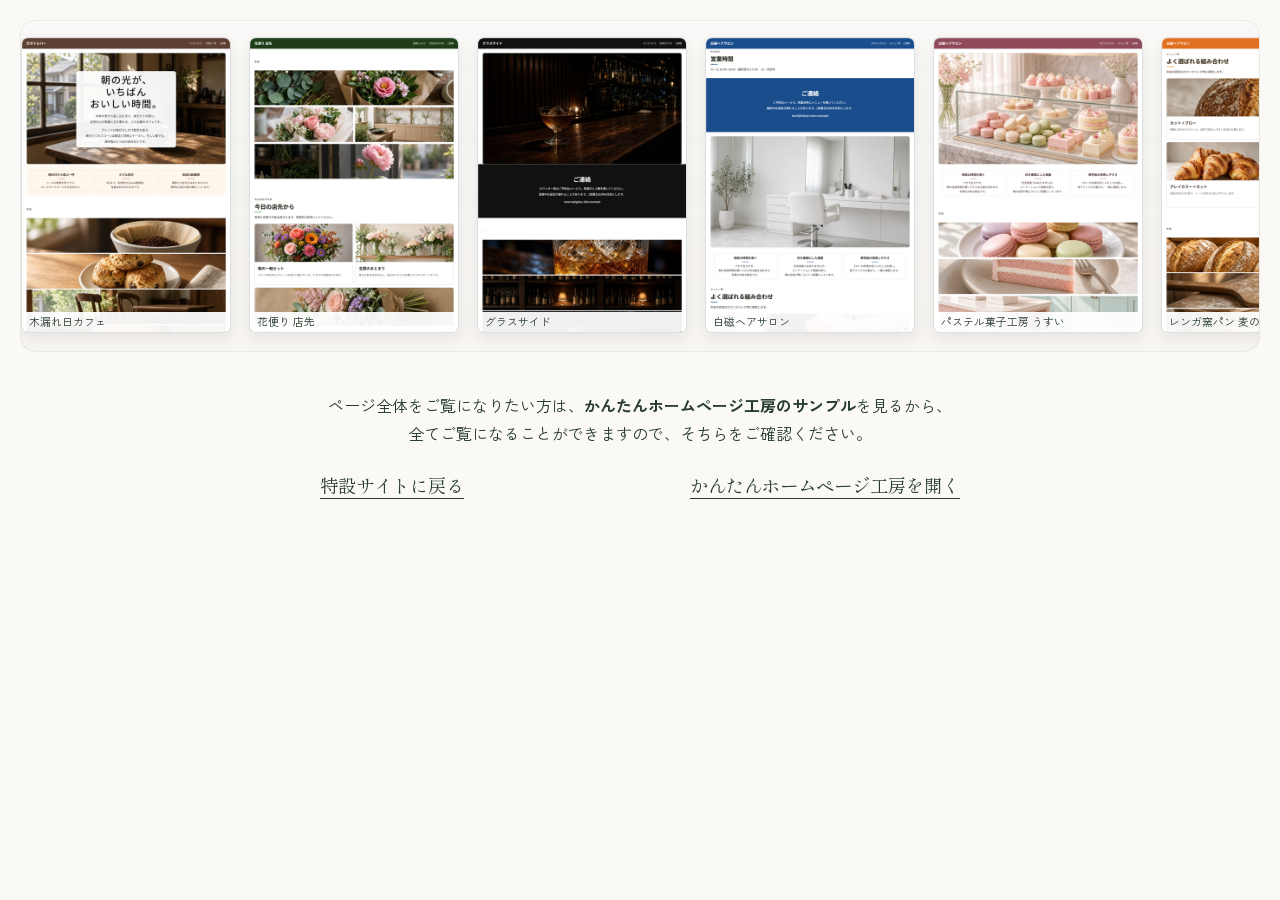
==== samples/index.html @ 7990e85f "サンプルを見るから、流れている見本のページを開く。 Co-authored-by: Cursor <cursoragent@cursor.com>" ====
<!DOCTYPE html>
<html lang="ja">
<head>
  <meta charset="UTF-8">
  <meta name="viewport" content="width=device-width, initial-scale=1">
  <title>サンプルを見る｜かんたんホームページ工房</title>
  <link rel="preconnect" href="https://fonts.googleapis.com">
  <link rel="preconnect" href="https://fonts.gstatic.com" crossorigin>
  <link href="https://fonts.googleapis.com/css2?family=Shippori+Mincho:wght@500;700&family=Zen+Kaku+Gothic+New:wght@400;500;700&display=swap" rel="stylesheet">
  <style>
    :root {
      --page-bg: #faf9f5;
      --ink: #273b31;
      --muted: #516875;
      --accent: #b94e18;
      --tile-w: 210px;
      --tile-h: 296px;
      --gap: 18px;
      --font-display: "Shippori Mincho", "Hiragino Mincho ProN", serif;
      --font-body: "Zen Kaku Gothic New", "Hiragino Sans", sans-serif;
    }
    * { box-sizing: border-box; }
    body {
      margin: 0;
      background: var(--page-bg);
      color: var(--ink);
      font-family: var(--font-body);
      line-height: 1.75;
    }
    .lane-wrap {
      margin: 1.25rem 1.25rem 0;
      border-radius: 1rem;
      background:
        linear-gradient(180deg, rgba(255, 255, 255, 0.55), rgba(248, 246, 242, 0.9)),
        #f3f1ec;
      border: 1px solid rgba(20, 28, 36, 0.07);
      overflow: hidden;
      box-shadow: inset 0 1px 0 rgba(255, 255, 255, 0.8);
    }
    .lane {
      overflow: hidden;
      padding: 1rem 0 1.15rem;
    }
    .track {
      display: flex;
      width: max-content;
      animation: flow 110s linear infinite;
    }
    .set {
      display: flex;
      gap: var(--gap);
      padding-right: var(--gap);
    }
    .tile {
      flex: 0 0 auto;
      width: var(--tile-w);
      height: var(--tile-h);
      border-radius: 0.45rem;
      background: #fff;
      border: 1px solid rgba(20, 28, 36, 0.14);
      box-shadow: 0 6px 16px rgba(20, 28, 36, 0.08);
      overflow: hidden;
      position: relative;
    }
    .tile img {
      display: block;
      width: 100%;
      height: auto;
      pointer-events: none;
    }
    .tile span {
      position: absolute;
      left: 0;
      right: 0;
      bottom: 0;
      margin: 0;
      padding: 0.2rem 0.45rem;
      font-size: 0.68rem;
      line-height: 1.25;
      background: rgba(255, 255, 255, 0.94);
      white-space: nowrap;
      overflow: hidden;
      text-overflow: ellipsis;
    }
    .below {
      width: min(40rem, calc(100% - 2.5rem));
      margin: 2.4rem auto 3rem;
      text-align: center;
    }
    .below p {
      margin: 0 0 1.4rem;
      font-size: 1rem;
    }
    .below strong { font-weight: 700; }
    .actions {
      display: flex;
      flex-wrap: wrap;
      align-items: baseline;
      gap: 0.75rem 1.25rem;
    }
    .actions a:last-child { margin-left: auto; }
    .below a {
      color: var(--ink);
      font-family: var(--font-display);
      font-size: 1.15rem;
      text-underline-offset: 0.28em;
    }
    @keyframes flow {
      from { transform: translateX(0); }
      to { transform: translateX(-50%); }
    }
    @media (prefers-reduced-motion: reduce) {
      .track { animation: none; }
    }
    @media (max-width: 720px) {
      :root { --tile-w: 160px; --tile-h: 226px; }
      .lane-wrap { margin-inline: 0.7rem; }
    }
  </style>
</head>
<body>
  <div class="lane-wrap">
    <div class="lane" aria-label="流れているサンプル">
      <div class="track" id="track"></div>
    </div>
  </div>
  <div class="below">
    <p>ページ全体をご覧になりたい方は、<strong>かんたんホームページ工房のサンプル</strong>を見るから、<br>全てご覧になることができますので、そちらをご確認ください。</p>
    <div class="actions">
      <a href="../index.html#works">特設サイトに戻る</a>
      <a href="https://butti0108-spec.github.io/portfolio/sample-1man/index.html">かんたんホームページ工房を開く</a>
    </div>
  </div>
  <script>
    var samples = [
      ["01-cafe-warm-a", "木漏れ日カフェ"],
      ["02-cafe-split-b", "花便り 店先"],
      ["03-cafe-mix-ink-c", "グラスサイド"],
      ["04-salon-clinic-a", "白磁ヘアサロン"],
      ["05-salon-sakura-b", "パステル菓子工房 うすい"],
      ["06-bakery-brick-a", "レンガ窯パン 麦の窓"],
      ["07-bakery-cafe-c", "丼の湯気 麺場"],
      ["08-bar-ink-b", "客室宿 ひなた畳"],
      ["09-bar-brick-a", "光のヨガスタジオ あさひ"],
      ["10-clinic-green-a", "提灯の居酒屋 赤のれん"],
      ["11-clinic-clinic-b", "ひなたまち診療所"],
      ["12-florist-sakura-a", "おさんぽペットケア みずき"],
      ["13-florist-green-c", "グリーンデスク コワーキング"],
      ["14-ramen-brick-b", "壁のギャラリー 余白"],
      ["15-ramen-ink-a", "朝焼パン ひかり屋"],
      ["16-yoga-green-a", "花綴りサロン"],
      ["17-yoga-sakura-b", "灯ボトルバー"],
      ["18-studio-clinic-c", "余白フォトスタジオ"],
      ["19-studio-ink-a", "暖簾ラーメン 麦火"],
      ["20-pet-cafe-b", "砂糖屋パルフェ"],
      ["21-pet-sakura-a", "窓辺の緑カフェ"],
      ["22-cowork-clinic-b", "木暖簾 いまい"],
      ["23-cowork-green-a", "共席ラボ"],
      ["24-sweets-sakura-c", "青葉クリニック"],
      ["25-sweets-cafe-a", "麦畑ベーカリー"],
      ["26-izakaya-brick-c", "墨白フォト"],
      ["27-izakaya-ink-b", "朝露の宿"],
      ["28-gallery-ink-a", "葉音ヨガスタジオ"],
      ["29-gallery-clinic-c", "束ね花店"],
      ["30-hotel-cafe-b", "額縁ギャラリー灯"]
    ];
    var track = document.getElementById("track");
    function setOf(hidden) {
      var set = document.createElement("div");
      set.className = "set";
      if (hidden) set.setAttribute("aria-hidden", "true");
      samples.forEach(function (row) {
        var tile = document.createElement("div");
        tile.className = "tile";
        var img = document.createElement("img");
        img.src = "previews/" + row[0] + ".png";
        img.alt = hidden ? "" : row[1];
        var label = document.createElement("span");
        label.textContent = row[1];
        tile.appendChild(img);
        tile.appendChild(label);
        set.appendChild(tile);
      });
      return set;
    }
    track.appendChild(setOf(false));
    track.appendChild(setOf(true));
  </script>
</body>
</html>
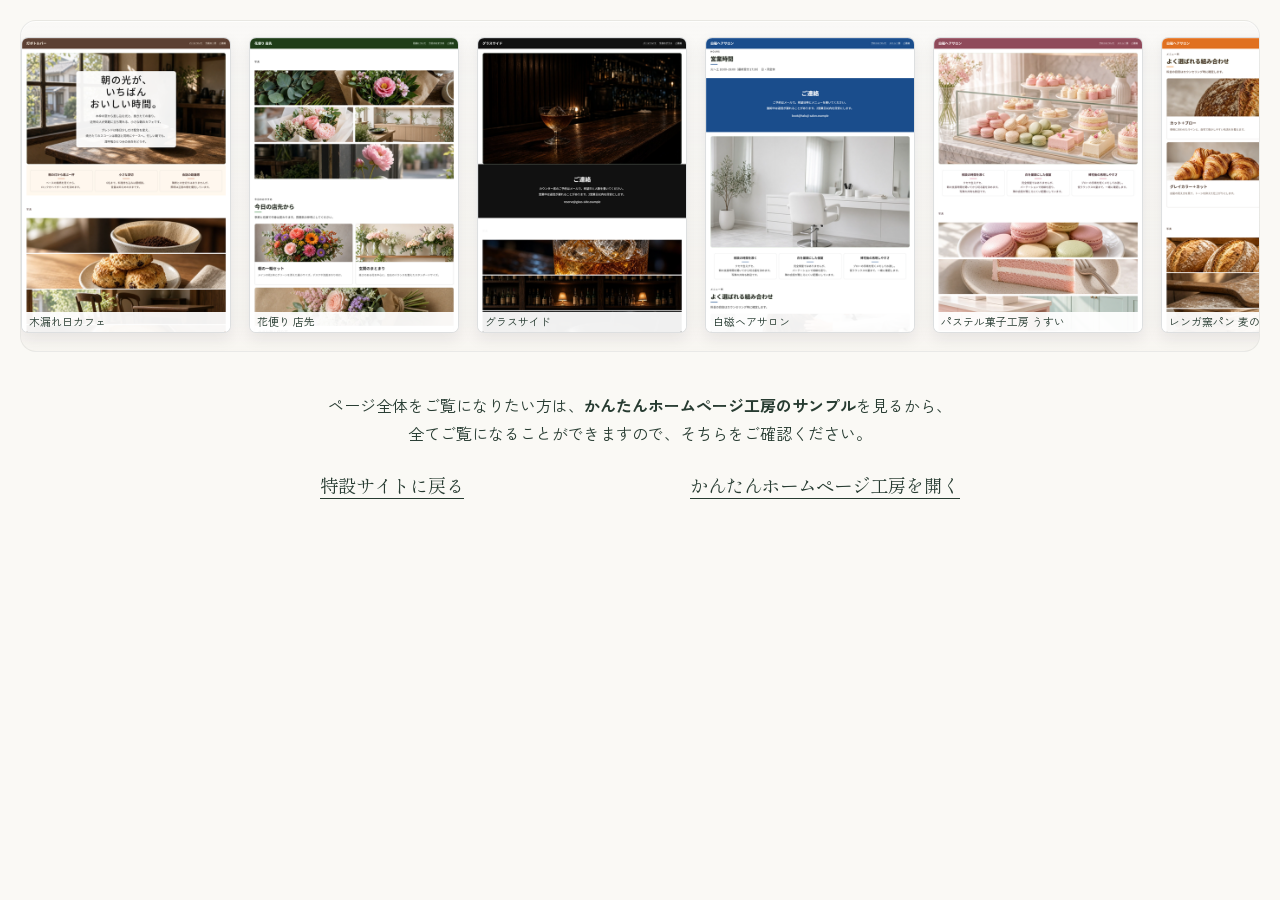
==== commit 3d8a2bac: "サンプルページの工房リンクを、寿司レーンが開くアドレスにする。 Co-authored-by: Cursor <cursoragent@cursor.com>" ====
--- a/samples/index.html
+++ b/samples/index.html
@@ -128,7 +128,7 @@
     <p>ページ全体をご覧になりたい方は、<strong>かんたんホームページ工房のサンプル</strong>を見るから、<br>全てご覧になることができますので、そちらをご確認ください。</p>
     <div class="actions">
       <a href="../index.html#works">特設サイトに戻る</a>
-      <a href="https://butti0108-spec.github.io/portfolio/sample-1man/index.html">かんたんホームページ工房を開く</a>
+      <a href="https://butti0108-spec.github.io/portfolio/sample-1man/index.html?lane=1">かんたんホームページ工房を開く</a>
     </div>
   </div>
   <script>
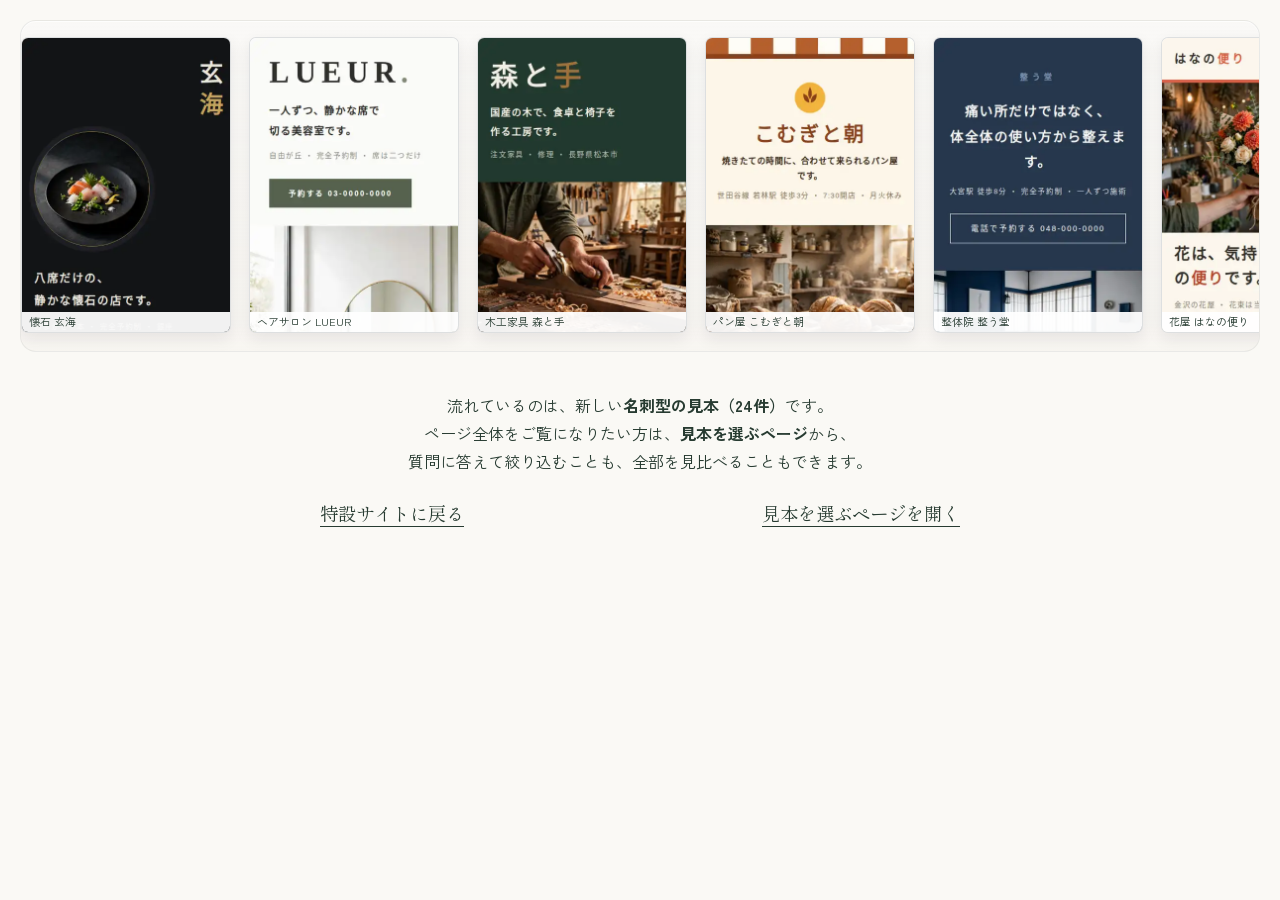
==== commit 23d91a98: "サンプルを名刺型24件に差し替え（流れるレーン＋案内文＋トップのカード文言）" ====
--- a/samples/index.html
+++ b/samples/index.html
@@ -125,44 +125,38 @@
     </div>
   </div>
   <div class="below">
-    <p>ページ全体をご覧になりたい方は、<strong>かんたんホームページ工房のサンプル</strong>を見るから、<br>全てご覧になることができますので、そちらをご確認ください。</p>
+    <p>流れているのは、新しい<strong>名刺型の見本（24件）</strong>です。<br>ページ全体をご覧になりたい方は、<strong>見本を選ぶページ</strong>から、<br>質問に答えて絞り込むことも、全部を見比べることもできます。</p>
     <div class="actions">
       <a href="../index.html#works">特設サイトに戻る</a>
-      <a href="https://butti0108-spec.github.io/portfolio/sample-1man/index.html?lane=1">かんたんホームページ工房を開く</a>
+      <a href="https://butti0108-spec.github.io/kantan-hp-kobo/samples/index.html">見本を選ぶページを開く</a>
     </div>
   </div>
   <script>
     var samples = [
-      ["01-cafe-warm-a", "木漏れ日カフェ"],
-      ["02-cafe-split-b", "花便り 店先"],
-      ["03-cafe-mix-ink-c", "グラスサイド"],
-      ["04-salon-clinic-a", "白磁ヘアサロン"],
-      ["05-salon-sakura-b", "パステル菓子工房 うすい"],
-      ["06-bakery-brick-a", "レンガ窯パン 麦の窓"],
-      ["07-bakery-cafe-c", "丼の湯気 麺場"],
-      ["08-bar-ink-b", "客室宿 ひなた畳"],
-      ["09-bar-brick-a", "光のヨガスタジオ あさひ"],
-      ["10-clinic-green-a", "提灯の居酒屋 赤のれん"],
-      ["11-clinic-clinic-b", "ひなたまち診療所"],
-      ["12-florist-sakura-a", "おさんぽペットケア みずき"],
-      ["13-florist-green-c", "グリーンデスク コワーキング"],
-      ["14-ramen-brick-b", "壁のギャラリー 余白"],
-      ["15-ramen-ink-a", "朝焼パン ひかり屋"],
-      ["16-yoga-green-a", "花綴りサロン"],
-      ["17-yoga-sakura-b", "灯ボトルバー"],
-      ["18-studio-clinic-c", "余白フォトスタジオ"],
-      ["19-studio-ink-a", "暖簾ラーメン 麦火"],
-      ["20-pet-cafe-b", "砂糖屋パルフェ"],
-      ["21-pet-sakura-a", "窓辺の緑カフェ"],
-      ["22-cowork-clinic-b", "木暖簾 いまい"],
-      ["23-cowork-green-a", "共席ラボ"],
-      ["24-sweets-sakura-c", "青葉クリニック"],
-      ["25-sweets-cafe-a", "麦畑ベーカリー"],
-      ["26-izakaya-brick-c", "墨白フォト"],
-      ["27-izakaya-ink-b", "朝露の宿"],
-      ["28-gallery-ink-a", "葉音ヨガスタジオ"],
-      ["29-gallery-clinic-c", "束ね花店"],
-      ["30-hotel-cafe-b", "額縁ギャラリー灯"]
+      ["[data-uri]", "懐石 玄海"],
+      ["[data-uri]", "ヘアサロン LUEUR"],
+      ["[data-uri]", "木工家具 森と手"],
+      ["[data-uri]", "パン屋 こむぎと朝"],
+      ["[data-uri]", "整体院 整う堂"],
+      ["[data-uri]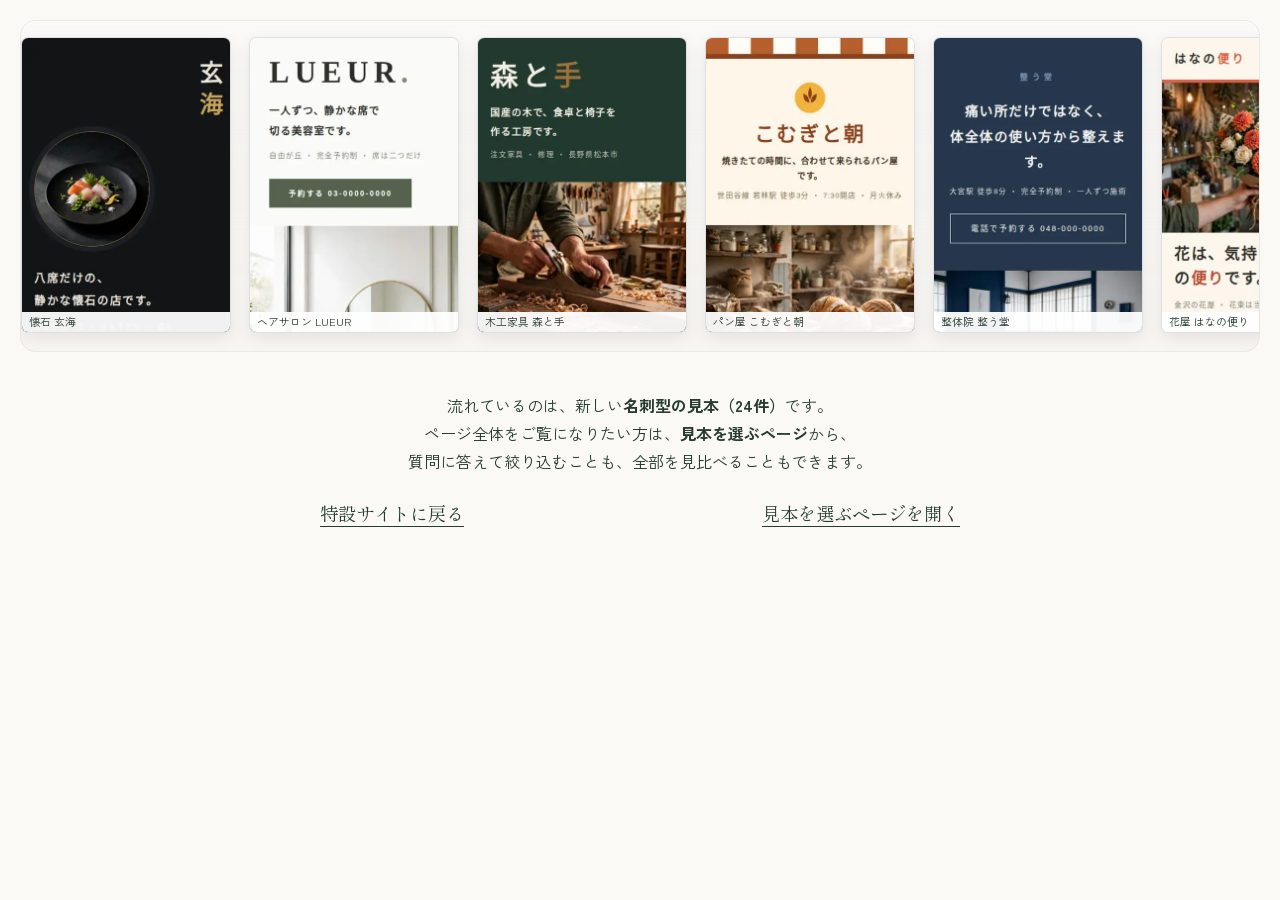
==== commit 33d11911: "流れるサンプルの画像を改行修正後の見本で差し替え" ====
--- a/samples/index.html
+++ b/samples/index.html
@@ -137,16 +137,16 @@
       ["[data-uri]", "ヘアサロン LUEUR"],
       ["[data-uri]", "木工家具 森と手"],
       ["[data-uri]", "パン屋 こむぎと朝"],
-      ["[data-uri]", "整体院 整う堂"],
-      ["[data-uri]", "花屋 はなの便り"],
+      ["[data-uri]